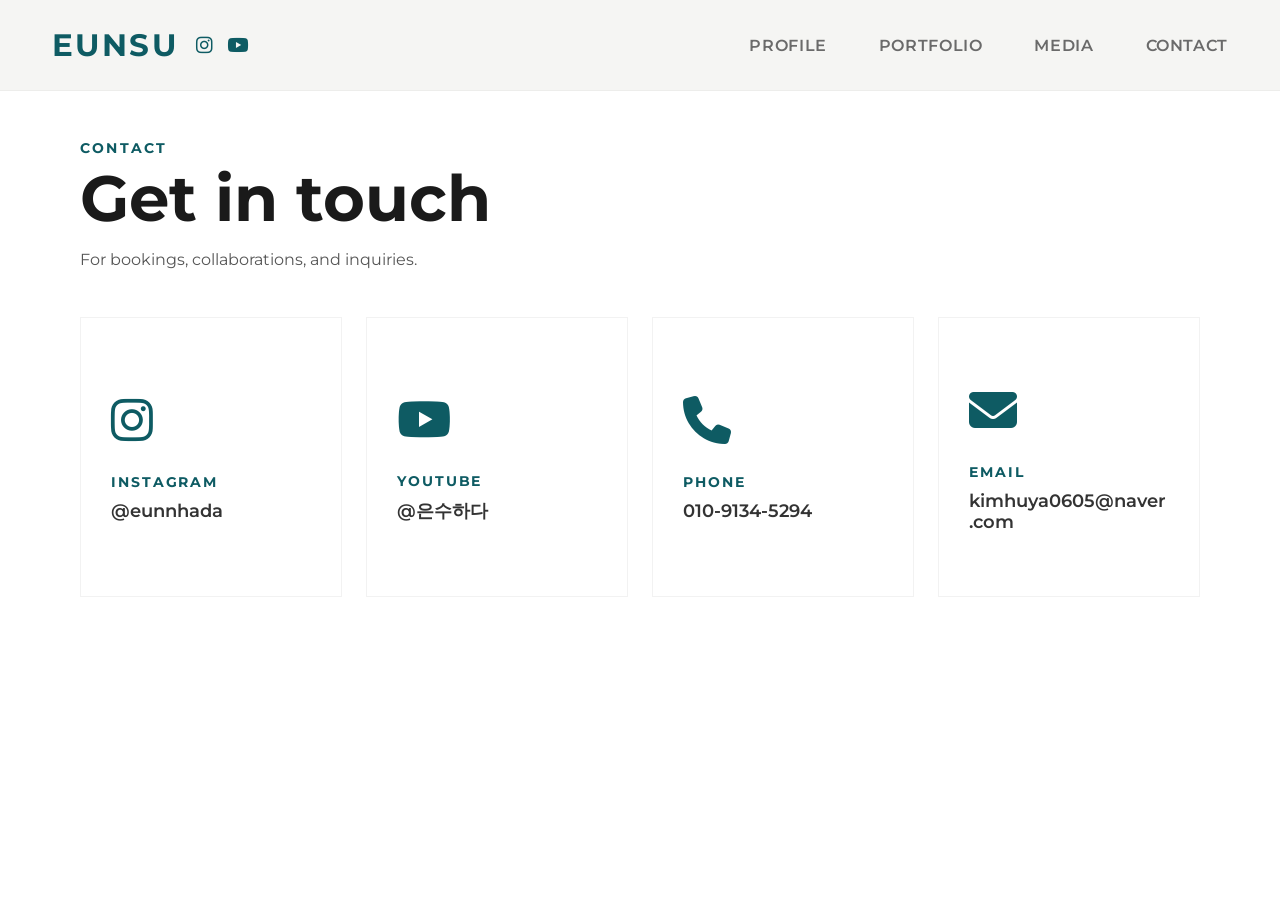
==== contact.html @ 4b8fa4d7 "Add files via upload" ====
<!DOCTYPE html>
<html lang="en">
<head>
  <meta charset="UTF-8" />
  <meta name="viewport" content="width=device-width, initial-scale=1.0" />
  <title>Contact | EUNSU</title>

  <link rel="preconnect" href="https://fonts.googleapis.com" />
  <link rel="preconnect" href="https://fonts.gstatic.com" crossorigin />
  <link
    href="https://fonts.googleapis.com/css2?family=Montserrat:wght@400;500;600;700&display=swap"
    rel="stylesheet"
  />
  <link
    rel="stylesheet"
    href="https://cdnjs.cloudflare.com/ajax/libs/font-awesome/6.5.2/css/all.min.css"
  />
  <link rel="stylesheet" href="assets/css/style.css" />
</head>
<body>
  <div class="site-wrap">
    <header class="site-header">
      <div class="header-left">
        <a href="index.html" class="logo">EUNSU</a>

        <div class="social-links">
          <a
            href="https://www.instagram.com/eunnhada"
            target="_blank"
            rel="noopener noreferrer"
            aria-label="Instagram"
          >
            <i class="fa-brands fa-instagram"></i>
          </a>
          <a
            href="https://www.youtube.com/@%EC%9D%80%EC%88%98%ED%95%98%EB%8B%A4"
            target="_blank"
            rel="noopener noreferrer"
            aria-label="YouTube"
          >
            <i class="fa-brands fa-youtube"></i>
          </a>
        </div>
      </div>

      <button class="menu-toggle" id="menuToggle" aria-label="Open menu">
        <span></span>
        <span></span>
        <span></span>
      </button>

      <nav class="main-nav" id="mainNav">
        <a href="profile.html">PROFILE</a>
        <a href="portfolio.html">PORTFOLIO</a>
        <a href="media.html">MEDIA</a>
        <a href="contact.html">CONTACT</a>
      </nav>
    </header>

    <main class="contact-page">
      <section class="contact-hero">
        <p class="section-kicker">CONTACT</p>
        <h1>Get in touch</h1>
        <p class="contact-intro">
          For bookings, collaborations, and inquiries.
        </p>
      </section>

      <section class="contact-grid">
        <a
          class="contact-card"
          href="https://www.instagram.com/eunnhada"
          target="_blank"
          rel="noopener noreferrer"
        >
          <div class="contact-icon">
            <i class="fa-brands fa-instagram"></i>
          </div>
          <p class="contact-label">INSTAGRAM</p>
          <p class="contact-value">@eunnhada</p>
        </a>

        <a
          class="contact-card"
          href="https://www.youtube.com/@%EC%9D%80%EC%88%98%ED%95%98%EB%8B%A4"
          target="_blank"
          rel="noopener noreferrer"
        >
          <div class="contact-icon">
            <i class="fa-brands fa-youtube"></i>
          </div>
          <p class="contact-label">YOUTUBE</p>
          <p class="contact-value">@은수하다</p>
        </a>

        <a
          class="contact-card"
          href="tel:01091345294"
        >
          <div class="contact-icon">
            <i class="fa-solid fa-phone"></i>
          </div>
          <p class="contact-label">PHONE</p>
          <p class="contact-value">010-9134-5294</p>
        </a>
        <a
  class="contact-card"
  href="mailto:kimhuya0605@naver.com"
>
  <div class="contact-icon">
    <i class="fa-solid fa-envelope"></i>
  </div>
  <p class="contact-label">EMAIL</p>
  <p class="contact-value">kimhuya0605@naver.com</p>
</a>
      </section>
    </main>
  </div>

  <script src="assets/js/script.js"></script>
</body>
</html>
---- assets/css/style.css ----
* {
  margin: 0;
  padding: 0;
  box-sizing: border-box;
}

:root {
  --bg: #f2f2f0;
  --text: #1a1a1a;
  --muted: #6b6b6b;
  --line: rgba(0, 0, 0, 0.1);
  --point: #0e5b63;
  --white: #ffffff;
}

html {
  scroll-behavior: smooth;
}

body {
  font-family: "Montserrat", Arial, sans-serif;
  color: var(--text);
  background:
    linear-gradient(rgba(255, 255, 255, 0.64), rgba(255, 255, 255, 0.64)),
    url("../images/background.jpg") no-repeat center center / cover;
  min-height: 100vh;
}

a {
  color: inherit;
  text-decoration: none;
}

img {
  display: block;
  width: 100%;
  object-fit: cover;
}

.site-wrap {
  min-height: 100vh;
}

main {
  padding-top: 108px;
}

/* HEADER */
.site-header {
  position: fixed;
  top: 0;
  left: 0;
  width: 100%;
  z-index: 1000;
  padding: 26px 52px;
  display: flex;
  align-items: center;
  justify-content: space-between;
  background: rgba(245, 245, 242, 0.92);
  backdrop-filter: blur(10px);
  border-bottom: 1px solid rgba(0, 0, 0, 0.03);
}

.header-left {
  display: flex;
  align-items: center;
  gap: 18px;
}

.logo {
  font-size: 1.95rem;
  font-weight: 700;
  letter-spacing: 0.08em;
  color: var(--point);
}

.social-links {
  display: flex;
  align-items: center;
  gap: 14px;
}

.social-links a {
  color: var(--point);
  font-size: 1.18rem;
  transition: transform 0.2s ease, opacity 0.2s ease;
}

.social-links a:hover {
  transform: translateY(-1px);
  opacity: 0.78;
}

.main-nav {
  display: flex;
  align-items: center;
  gap: 52px;
}

.main-nav a {
  position: relative;
  font-size: 0.98rem;
  font-weight: 600;
  letter-spacing: 0.04em;
  color: #6a6a6a;
  transition: color 0.2s ease;
}

.main-nav a:hover,
.main-nav a.active {
  color: var(--point);
}

.main-nav a::after {
  content: "";
  position: absolute;
  left: 0;
  bottom: -7px;
  width: 100%;
  height: 1.5px;
  background: var(--point);
  transform: scaleX(0);
  transform-origin: left;
  transition: transform 0.25s ease;
}

.main-nav a:hover::after,
.main-nav a.active::after {
  transform: scaleX(1);
}

.menu-toggle {
  display: none;
  width: 42px;
  height: 42px;
  border: 0;
  background: transparent;
  cursor: pointer;
}

.menu-toggle span {
  display: block;
  width: 22px;
  height: 2px;
  margin: 4px auto;
  background: var(--text);
  transition: 0.25s ease;
}

/* INDEX HERO */
.hero-section {
  padding: 42px 52px 50px;
}

.hero-inner {
  min-height: calc(100vh - 160px);
  display: grid;
  grid-template-columns: 1.05fr 0.95fr;
  align-items: center;
  gap: 52px;
}

.hero-copy {
  padding-right: 24px;
}

.hero-label {
  font-size: 0.85rem;
  font-weight: 600;
  letter-spacing: 0.18em;
  color: var(--muted);
  margin-bottom: 18px;
}

.hero-copy h1 {
  font-size: clamp(3rem, 7vw, 6.2rem);
  line-height: 0.96;
  letter-spacing: 0.03em;
  margin-bottom: 12px;
}

.hero-korean {
  font-size: 1.12rem;
  color: var(--muted);
  margin-bottom: 24px;
}

.hero-description {
  max-width: 480px;
  font-size: 1rem;
  line-height: 1.8;
  color: #555;
  margin-bottom: 34px;
}

.hero-actions {
  display: flex;
  flex-wrap: wrap;
  gap: 14px;
}

.btn-primary,
.btn-secondary {
  display: inline-flex;
  align-items: center;
  justify-content: center;
  min-width: 170px;
  padding: 14px 22px;
  border: 1px solid var(--point);
  font-size: 0.9rem;
  font-weight: 600;
  letter-spacing: 0.08em;
  transition: all 0.25s ease;
}

.btn-primary {
  background: var(--point);
  color: var(--white);
}

.btn-primary:hover {
  background: transparent;
  color: var(--point);
}

.btn-secondary {
  background: transparent;
  color: var(--point);
}

.btn-secondary:hover {
  background: var(--point);
  color: var(--white);
}

.hero-visual {
  height: min(72vh, 820px);
  min-height: 540px;
  overflow: hidden;
  background: rgba(255, 255, 255, 0.35);
}

.hero-visual img {
  height: 100%;
  transition: transform 0.5s ease;
}

.hero-visual:hover img {
  transform: scale(1.03);
}

/* COMMON SECTION */
.preview-section {
  padding: 92px 52px;
}

.section-head {
  display: grid;
  grid-template-columns: 180px 1fr;
  gap: 24px;
  align-items: end;
  margin-bottom: 36px;
}

.section-kicker {
  font-size: 0.86rem;
  font-weight: 700;
  letter-spacing: 0.16em;
  color: var(--point);
}

.section-head h2 {
  font-size: clamp(1.7rem, 3vw, 3rem);
  line-height: 1.15;
  font-weight: 600;
}

.text-link {
  display: inline-block;
  margin-top: 18px;
  font-size: 0.92rem;
  font-weight: 600;
  color: var(--point);
  border-bottom: 1px solid var(--point);
  padding-bottom: 3px;
}

.contact-info {
  border-top: 1px solid var(--point);
  padding-top: 24px;
}

.contact-info p {
  font-size: 1rem;
  line-height: 1.9;
  color: #444;
}

/* PROFILE PREVIEW ON INDEX */
.profile-preview {
  display: grid;
  grid-template-columns: 0.9fr 1.1fr;
  gap: 46px;
  align-items: start;
}

.profile-table {
  border-top: 1px solid var(--point);
  background: rgba(255, 255, 255, 0.28);
}

.profile-row {
  display: grid;
  grid-template-columns: 1fr 1fr;
  padding: 18px 10px;
  border-bottom: 1px solid var(--line);
  font-size: 0.95rem;
}

.profile-row span:first-child {
  color: var(--point);
  font-weight: 700;
}

.profile-text p {
  max-width: 620px;
  font-size: 1rem;
  line-height: 1.9;
  color: #555;
}

/* PORTFOLIO */
.portfolio-grid {
  display: grid;
  grid-template-columns: 1.2fr 0.9fr 0.9fr;
  gap: 20px;
}

.portfolio-grid-3 {
  grid-template-columns: repeat(3, 1fr);
}

.portfolio-card {
  overflow: hidden;
  background: rgba(255, 255, 255, 0.35);
  min-height: 420px;
}

.portfolio-card.large {
  min-height: 620px;
}

.portfolio-card img {
  height: 100%;
  transition: transform 0.45s ease;
}

.portfolio-card:hover img {
  transform: scale(1.04);
}

/* MEDIA */
.media-preview-box,
.media-page-grid {
  display: grid;
  grid-template-columns: 1fr 1fr;
  gap: 22px;
}

.media-item {
  display: block;
}

.media-thumb {
  aspect-ratio: 16 / 9;
  overflow: hidden;
  background: rgba(255, 255, 255, 0.35);
}

.media-thumb img {
  height: 100%;
  transition: transform 0.45s ease;
}

.media-item:hover .media-thumb img {
  transform: scale(1.04);
}

.media-meta {
  padding-top: 16px;
}

.media-type {
  font-size: 0.8rem;
  font-weight: 700;
  letter-spacing: 0.14em;
  color: var(--point);
  margin-bottom: 8px;
}

.media-meta h3 {
  font-size: 1.08rem;
  font-weight: 600;
}

/* PROJECT */
.project-list {
  display: flex;
  flex-direction: column;
  gap: 40px;
}

.project-item {
  display: grid;
  grid-template-columns: 1fr 1fr;
  gap: 28px;
  align-items: center;
  padding-bottom: 32px;
  border-bottom: 1px solid var(--line);
}

.project-thumb {
  min-height: 360px;
  overflow: hidden;
  background: rgba(255, 255, 255, 0.35);
}

.project-thumb img {
  height: 100%;
  transition: transform 0.45s ease;
}

.project-item:hover .project-thumb img {
  transform: scale(1.04);
}

.project-content h3 {
  font-size: 1.6rem;
  font-weight: 600;
  margin: 10px 0 14px;
}

.project-content p:last-child {
  color: #555;
  line-height: 1.8;
  max-width: 520px;
}

/* PROFILE ONLY PAGE */
.profile-only {
  padding: 140px 80px 80px;
}

.wide-wrap {
  display: grid;
  grid-template-columns: 1fr;
  gap: 24px;
}

.wide-wrap img {
  width: 100%;
  height: auto;
  max-height: 100vh;
  object-fit: cover;
}

/* RESPONSIVE */
@media (max-width: 1100px) {
  .main-nav {
    gap: 28px;
  }

  .hero-inner,
  .section-head,
  .profile-preview,
  .portfolio-grid,
  .portfolio-grid-3,
  .media-preview-box,
  .media-page-grid,
  .project-item,
  .wide-wrap {
    grid-template-columns: 1fr;
  }

  .hero-copy {
    padding-right: 0;
  }

  .hero-visual {
    height: 60vh;
    min-height: 420px;
  }

  .portfolio-card,
  .portfolio-card.large {
    min-height: 360px;
  }

  .project-thumb {
    min-height: 300px;
  }
}

@media (max-width: 768px) {
  .site-header {
    padding: 18px 20px;
  }

  .logo {
    font-size: 1.5rem;
  }

  .menu-toggle {
    display: block;
  }

  .main-nav {
    position: absolute;
    top: 100%;
    left: 0;
    width: 100%;
    padding: 20px;
    display: none;
    flex-direction: column;
    align-items: flex-start;
    gap: 18px;
    background: rgba(245, 245, 242, 0.98);
    border-bottom: 1px solid rgba(0, 0, 0, 0.05);
  }

  .main-nav.open {
    display: flex;
  }

  main {
    padding-top: 84px;
  }

  .hero-section,
  .preview-section,
  .profile-only {
    padding-left: 20px;
    padding-right: 20px;
  }

  .hero-inner {
    gap: 28px;
    min-height: auto;
  }

  .hero-copy h1 {
    font-size: 2.6rem;
  }

  .hero-description {
    font-size: 0.94rem;
  }

  .hero-visual {
    min-height: 320px;
    height: 46vh;
  }

  .btn-primary,
  .btn-secondary {
    width: 100%;
  }

  .profile-row {
    font-size: 0.9rem;
    padding: 16px 6px;
  }

  .project-content h3 {
    font-size: 1.3rem;
  }

  .profile-only {
    padding-top: 110px;
    padding-bottom: 40px;
  }
}/* CONTACT PAGE */
.contact-page {
  padding: 140px 80px 80px;
}

.contact-hero {
  margin-bottom: 42px;
}

.contact-hero h1 {
  font-size: clamp(2.4rem, 5vw, 4.8rem);
  line-height: 1;
  margin: 10px 0 16px;
}

.contact-intro {
  color: #555;
  font-size: 1rem;
  line-height: 1.8;
}

.contact-grid {
  display: grid;
  grid-template-columns: repeat(4, 1fr);
  gap: 24px;
}

.contact-card {
  display: flex;
  flex-direction: column;
  align-items: flex-start;
  justify-content: center;
  min-height: 280px;
  padding: 34px 30px;
  background: rgba(255, 255, 255, 0.38);
  border: 1px solid rgba(0, 0, 0, 0.05);
  transition: transform 0.25s ease, background 0.25s ease;
}

.contact-card:hover {
  transform: translateY(-4px);
  background: rgba(255, 255, 255, 0.55);
}

.contact-icon {
  font-size: 3rem;
  color: var(--point);
  margin-bottom: 24px;
}

.contact-label {
  font-size: 0.85rem;
  font-weight: 700;
  letter-spacing: 0.14em;
  color: var(--point);
  margin-bottom: 10px;
}

.contact-value {
  font-size: 1.1rem;
  font-weight: 600;
  color: #333;
  word-break: break-word;
}

@media (max-width: 1100px) {
  .contact-grid {
    grid-template-columns: 1fr;
  }
}

@media (max-width: 768px) {
  .contact-page {
    padding: 110px 20px 40px;
  }

  .contact-card {
    min-height: 220px;
    padding: 26px 22px;
  }

  .contact-icon {
    font-size: 2.5rem;
    margin-bottom: 18px;
  }

  .contact-value {
    font-size: 1rem;
  }
}
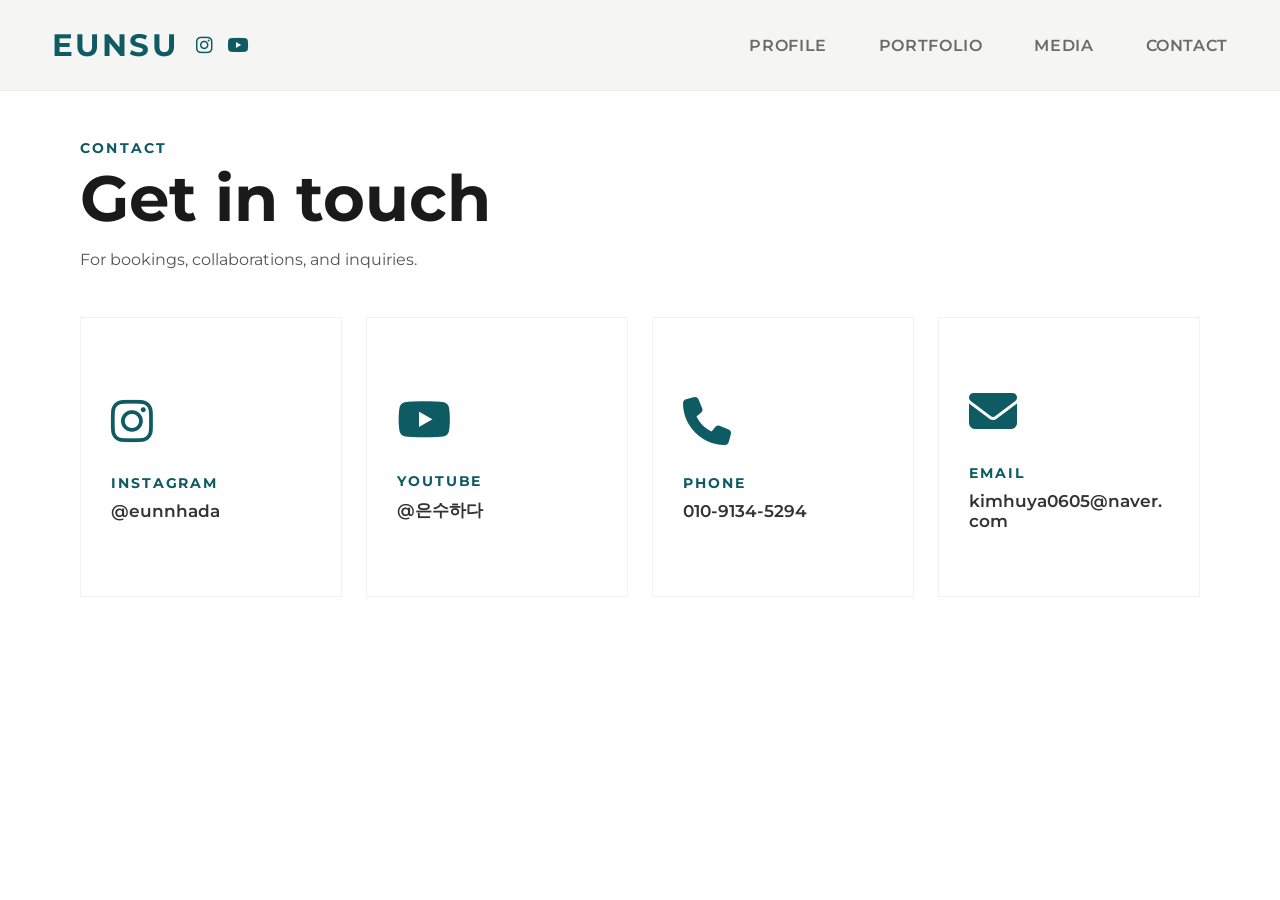
==== commit 2ed6dc33: "Add files via upload" ====
--- a/contact.html
+++ b/contact.html
@@ -93,26 +93,21 @@
           <p class="contact-value">@은수하다</p>
         </a>
 
-        <a
-          class="contact-card"
-          href="tel:01091345294"
-        >
+        <a class="contact-card" href="tel:01091345294">
           <div class="contact-icon">
             <i class="fa-solid fa-phone"></i>
           </div>
           <p class="contact-label">PHONE</p>
           <p class="contact-value">010-9134-5294</p>
         </a>
-        <a
-  class="contact-card"
-  href="mailto:kimhuya0605@naver.com"
->
-  <div class="contact-icon">
-    <i class="fa-solid fa-envelope"></i>
-  </div>
-  <p class="contact-label">EMAIL</p>
-  <p class="contact-value">kimhuya0605@naver.com</p>
-</a>
+
+        <a class="contact-card" href="mailto:kimhuya0605@naver.com">
+          <div class="contact-icon">
+            <i class="fa-solid fa-envelope"></i>
+          </div>
+          <p class="contact-label">EMAIL</p>
+          <p class="contact-value">kimhuya0605@naver.com</p>
+        </a>
       </section>
     </main>
   </div>
--- a/assets/css/style.css
+++ b/assets/css/style.css
@@ -164,25 +164,11 @@
   padding-right: 24px;
 }
 
-.hero-label {
-  font-size: 0.85rem;
-  font-weight: 600;
-  letter-spacing: 0.18em;
-  color: var(--muted);
-  margin-bottom: 18px;
-}
-
 .hero-copy h1 {
   font-size: clamp(3rem, 7vw, 6.2rem);
   line-height: 0.96;
   letter-spacing: 0.03em;
   margin-bottom: 12px;
-}
-
-.hero-korean {
-  font-size: 1.12rem;
-  color: var(--muted);
-  margin-bottom: 24px;
 }
 
 .hero-description {
@@ -403,49 +389,6 @@
   font-weight: 600;
 }
 
-/* PROJECT */
-.project-list {
-  display: flex;
-  flex-direction: column;
-  gap: 40px;
-}
-
-.project-item {
-  display: grid;
-  grid-template-columns: 1fr 1fr;
-  gap: 28px;
-  align-items: center;
-  padding-bottom: 32px;
-  border-bottom: 1px solid var(--line);
-}
-
-.project-thumb {
-  min-height: 360px;
-  overflow: hidden;
-  background: rgba(255, 255, 255, 0.35);
-}
-
-.project-thumb img {
-  height: 100%;
-  transition: transform 0.45s ease;
-}
-
-.project-item:hover .project-thumb img {
-  transform: scale(1.04);
-}
-
-.project-content h3 {
-  font-size: 1.6rem;
-  font-weight: 600;
-  margin: 10px 0 14px;
-}
-
-.project-content p:last-child {
-  color: #555;
-  line-height: 1.8;
-  max-width: 520px;
-}
-
 /* PROFILE ONLY PAGE */
 .profile-only {
   padding: 140px 80px 80px;
@@ -462,6 +405,71 @@
   height: auto;
   max-height: 100vh;
   object-fit: cover;
+}
+
+/* CONTACT PAGE */
+.contact-page {
+  padding: 140px 80px 80px;
+}
+
+.contact-hero {
+  margin-bottom: 42px;
+}
+
+.contact-hero h1 {
+  font-size: clamp(2.4rem, 5vw, 4.8rem);
+  line-height: 1;
+  margin: 10px 0 16px;
+}
+
+.contact-intro {
+  color: #555;
+  font-size: 1rem;
+  line-height: 1.8;
+}
+
+.contact-grid {
+  display: grid;
+  grid-template-columns: repeat(4, 1fr);
+  gap: 24px;
+}
+
+.contact-card {
+  display: flex;
+  flex-direction: column;
+  align-items: flex-start;
+  justify-content: center;
+  min-height: 280px;
+  padding: 34px 30px;
+  background: rgba(255, 255, 255, 0.38);
+  border: 1px solid rgba(0, 0, 0, 0.05);
+  transition: transform 0.25s ease, background 0.25s ease;
+}
+
+.contact-card:hover {
+  transform: translateY(-4px);
+  background: rgba(255, 255, 255, 0.55);
+}
+
+.contact-icon {
+  font-size: 3rem;
+  color: var(--point);
+  margin-bottom: 24px;
+}
+
+.contact-label {
+  font-size: 0.85rem;
+  font-weight: 700;
+  letter-spacing: 0.14em;
+  color: var(--point);
+  margin-bottom: 10px;
+}
+
+.contact-value {
+  font-size: 1.05rem;
+  font-weight: 600;
+  color: #333;
+  word-break: break-word;
 }
 
 /* RESPONSIVE */
@@ -476,9 +484,7 @@
   .portfolio-grid,
   .portfolio-grid-3,
   .media-preview-box,
-  .media-page-grid,
-  .project-item,
-  .wide-wrap {
+  .media-page-grid {
     grid-template-columns: 1fr;
   }
 
@@ -496,8 +502,8 @@
     min-height: 360px;
   }
 
-  .project-thumb {
-    min-height: 300px;
+  .contact-grid {
+    grid-template-columns: repeat(2, 1fr);
   }
 }
 
@@ -538,7 +544,8 @@
 
   .hero-section,
   .preview-section,
-  .profile-only {
+  .profile-only,
+  .contact-page {
     padding-left: 20px;
     padding-right: 20px;
   }
@@ -571,88 +578,18 @@
     padding: 16px 6px;
   }
 
-  .project-content h3 {
-    font-size: 1.3rem;
-  }
-
   .profile-only {
     padding-top: 110px;
     padding-bottom: 40px;
   }
-}/* CONTACT PAGE */
-.contact-page {
-  padding: 140px 80px 80px;
-}
-
-.contact-hero {
-  margin-bottom: 42px;
-}
-
-.contact-hero h1 {
-  font-size: clamp(2.4rem, 5vw, 4.8rem);
-  line-height: 1;
-  margin: 10px 0 16px;
-}
-
-.contact-intro {
-  color: #555;
-  font-size: 1rem;
-  line-height: 1.8;
-}
-
-.contact-grid {
-  display: grid;
-  grid-template-columns: repeat(4, 1fr);
-  gap: 24px;
-}
-
-.contact-card {
-  display: flex;
-  flex-direction: column;
-  align-items: flex-start;
-  justify-content: center;
-  min-height: 280px;
-  padding: 34px 30px;
-  background: rgba(255, 255, 255, 0.38);
-  border: 1px solid rgba(0, 0, 0, 0.05);
-  transition: transform 0.25s ease, background 0.25s ease;
-}
-
-.contact-card:hover {
-  transform: translateY(-4px);
-  background: rgba(255, 255, 255, 0.55);
-}
-
-.contact-icon {
-  font-size: 3rem;
-  color: var(--point);
-  margin-bottom: 24px;
-}
-
-.contact-label {
-  font-size: 0.85rem;
-  font-weight: 700;
-  letter-spacing: 0.14em;
-  color: var(--point);
-  margin-bottom: 10px;
-}
-
-.contact-value {
-  font-size: 1.1rem;
-  font-weight: 600;
-  color: #333;
-  word-break: break-word;
-}
-
-@media (max-width: 1100px) {
+
+  .contact-page {
+    padding-top: 110px;
+    padding-bottom: 40px;
+  }
+
   .contact-grid {
     grid-template-columns: 1fr;
-  }
-}
-
-@media (max-width: 768px) {
-  .contact-page {
-    padding: 110px 20px 40px;
   }
 
   .contact-card {
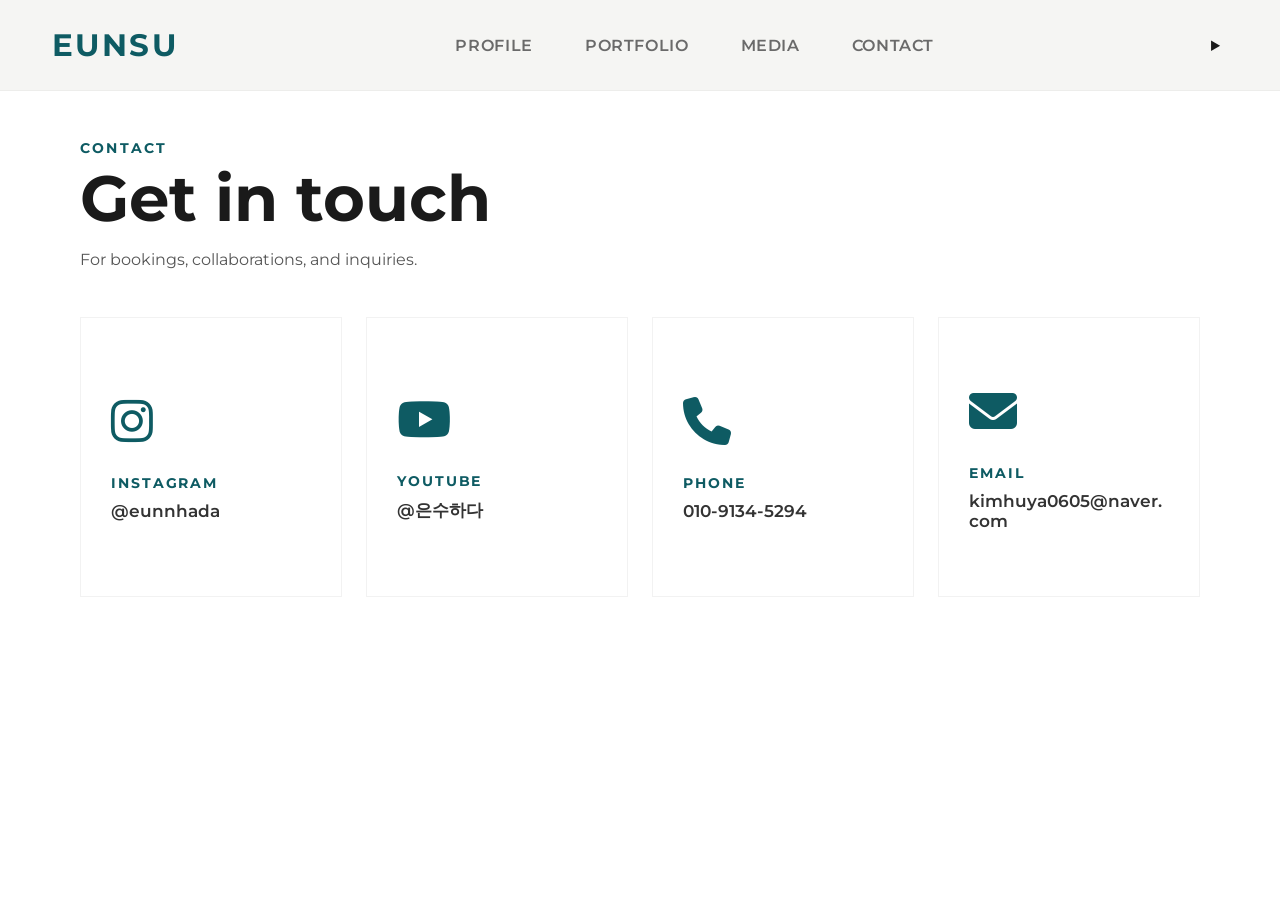
==== commit aee62dff: "Add files via upload" ====
--- a/contact.html
+++ b/contact.html
@@ -20,42 +20,30 @@
 <body>
   <div class="site-wrap">
     <header class="site-header">
-      <div class="header-left">
-        <a href="index.html" class="logo">EUNSU</a>
+  <a href="index.html" class="logo">EUNSU</a>
 
-        <div class="social-links">
-          <a
-            href="https://www.instagram.com/eunnhada"
-            target="_blank"
-            rel="noopener noreferrer"
-            aria-label="Instagram"
-          >
-            <i class="fa-brands fa-instagram"></i>
-          </a>
-          <a
-            href="https://www.youtube.com/@%EC%9D%80%EC%88%98%ED%95%98%EB%8B%A4"
-            target="_blank"
-            rel="noopener noreferrer"
-            aria-label="YouTube"
-          >
-            <i class="fa-brands fa-youtube"></i>
-          </a>
-        </div>
-      </div>
+  <nav class="main-nav desktop-nav">
+    <a href="profile.html">PROFILE</a>
+    <a href="portfolio.html">PORTFOLIO</a>
+    <a href="media.html">MEDIA</a>
+    <a href="contact.html">CONTACT</a>
+  </nav>
 
-      <button class="menu-toggle" id="menuToggle" aria-label="Open menu">
-        <span></span>
-        <span></span>
-        <span></span>
-      </button>
+  <details class="mobile-menu">
+    <summary aria-label="Open menu">
+      <span></span>
+      <span></span>
+      <span></span>
+    </summary>
 
-      <nav class="main-nav" id="mainNav">
-        <a href="profile.html">PROFILE</a>
-        <a href="portfolio.html">PORTFOLIO</a>
-        <a href="media.html">MEDIA</a>
-        <a href="contact.html">CONTACT</a>
-      </nav>
-    </header>
+    <nav class="mobile-nav">
+      <a href="profile.html">PROFILE</a>
+      <a href="portfolio.html">PORTFOLIO</a>
+      <a href="media.html">MEDIA</a>
+      <a href="contact.html">CONTACT</a>
+    </nav>
+  </details>
+</header>
 
     <main class="contact-page">
       <section class="contact-hero">
@@ -114,4 +102,5 @@
 
   <script src="assets/js/script.js"></script>
 </body>
+<script src="assets/js/script.js"></script>
 </html>
